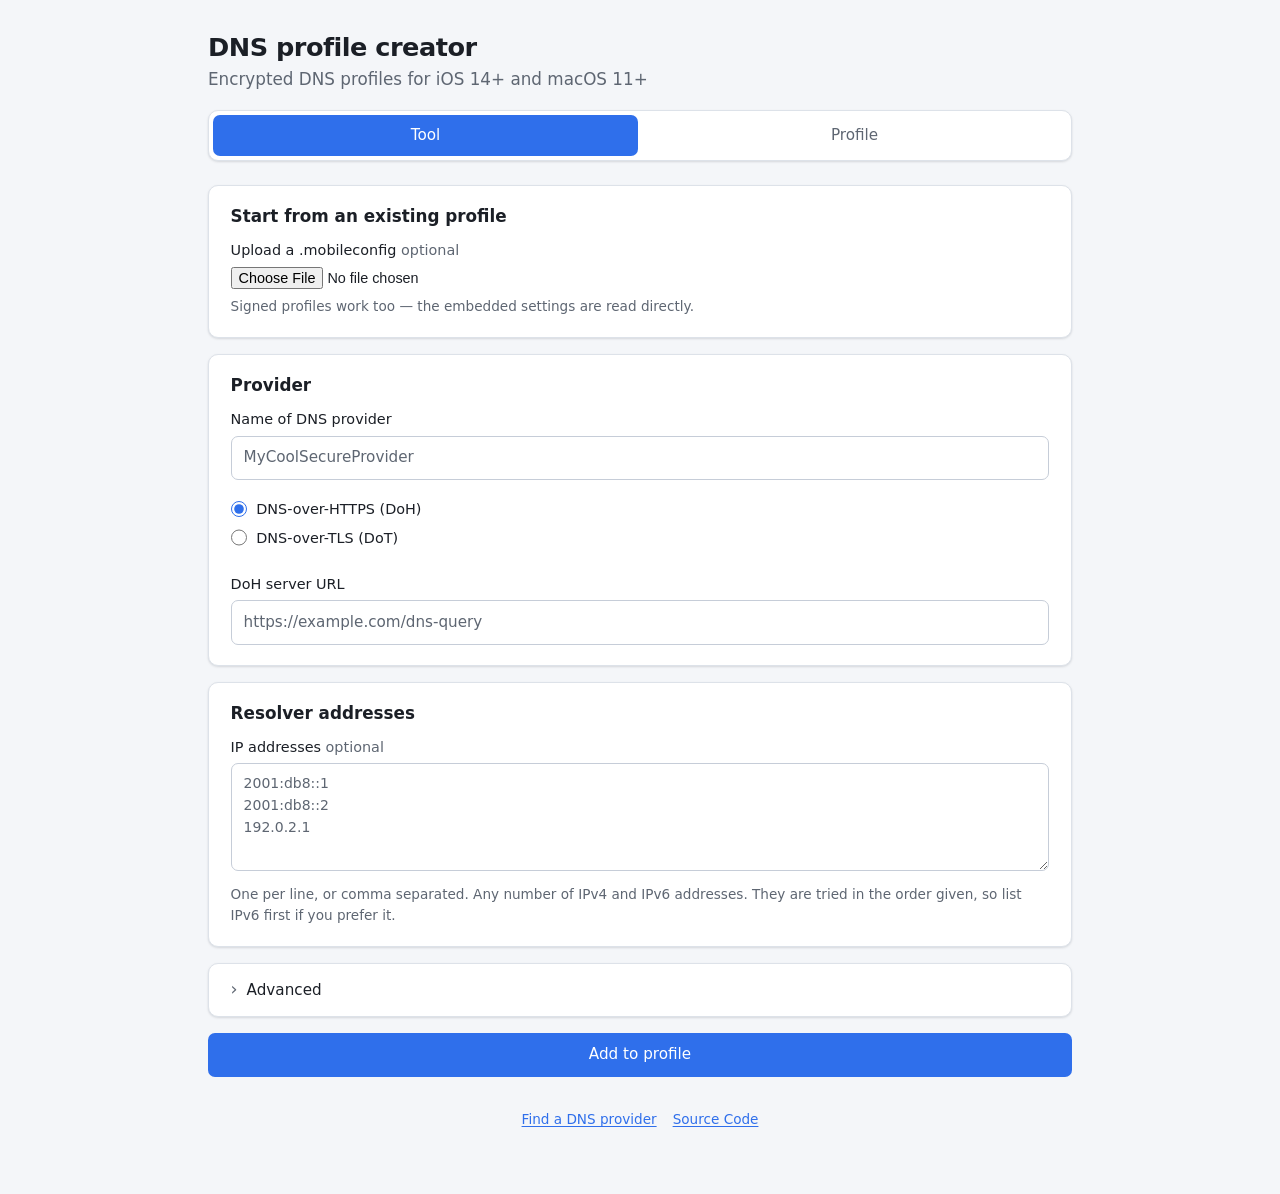
==== index.html @ 95eefbbd "dns-mobileconfig 3.1.0" ====
<!doctype html>
<html lang="en">
  <head>
    <meta charset="utf-8">
    <meta name="viewport" content="width=device-width, initial-scale=1">
    <title>DNS Profile Creator</title>
    <meta name="description"
      content="Build encrypted DNS (DoH and DoT) configuration profiles for iOS and macOS, entirely in your browser.">
    <link rel="stylesheet" href="css/app.css">
    <script type="module" src="src/ui/tool.ts"></script>

    <link rel="apple-touch-icon" sizes="180x180"
      href="icons/apple-touch-icon.png">
    <link rel="icon" type="image/png" sizes="32x32"
      href="icons/favicon-32x32.png">
    <link rel="icon" type="image/png" sizes="16x16"
      href="icons/favicon-16x16.png">
    <link rel="manifest" href="site.webmanifest">
    <link rel="mask-icon" href="icons/safari-pinned-tab.svg" color="#2f6feb">
    <link rel="shortcut icon" href="icons/favicon.ico">
    <meta name="theme-color" content="#f4f6f9"
      media="(prefers-color-scheme: light)">
    <meta name="theme-color" content="#14171c"
      media="(prefers-color-scheme: dark)">
  </head>

  <body>
    <div class="page">
      <header class="site-header">
        <h1>DNS profile creator <span id="appVersion" class="version"></span></h1>
        <h2>Encrypted DNS profiles for iOS 14+ and macOS 11+</h2>
      </header>

      <nav class="tabs">
        <a href="index.html" class="tab" aria-current="page">Tool</a>
        <a href="finalize.html" class="tab">Profile</a>
      </nav>

      <main>
        <section class="panel">
          <h3>Start from an existing profile</h3>
          <div class="field" id="field-fileupload">
            <label for="fileupload"
              class="optional">Upload a .mobileconfig</label>
            <input type="file" id="fileupload"
              accept=".mobileconfig,application/x-apple-aspen-config">
            <span
              class="hint">Signed profiles work too &mdash; the embedded settings are read directly.</span>
            <p class="field__error" hidden></p>
          </div>
        </section>

        <form id="mainForm" novalidate>
          <section class="panel">
            <h3>Provider</h3>

            <div class="field" id="field-provName">
              <label for="provName">Name of DNS provider</label>
              <input type="text" id="provName"
                placeholder="MyCoolSecureProvider">
              <p class="field__error" hidden></p>
            </div>

            <fieldset class="field">
              <legend class="visually-hidden">Encryption protocol</legend>
              <span class="choice">
                <input type="radio" id="doh" name="encryption" value="HTTPS"
                  checked>
                <label for="doh">DNS-over-HTTPS (DoH)</label>
              </span>
              <span class="choice">
                <input type="radio" id="dot" name="encryption" value="TLS">
                <label for="dot">DNS-over-TLS (DoT)</label>
              </span>
            </fieldset>

            <div class="field" id="field-serverUrl">
              <label for="serverUrl"
                id="dohdotServerLabel">DoH server URL</label>
              <input type="text" id="serverUrl"
                placeholder="https://example.com/dns-query">
              <p class="field__error" hidden></p>
            </div>
          </section>

          <section class="panel">
            <h3>Resolver addresses</h3>
            <div class="field" id="field-serverAddresses">
              <label for="serverAddresses" class="optional">IP addresses</label>
              <textarea id="serverAddresses" rows="4"
                placeholder="2001:db8::1&#10;2001:db8::2&#10;192.0.2.1"></textarea>
              <span
                class="hint">One per line, or comma separated. Any number of IPv4 and IPv6
                        addresses. They are tried in the order given, so list IPv6 first if you prefer it.</span>
              <p class="field__error" hidden></p>
            </div>
          </section>

          <details class="disclosure">
            <summary>Advanced</summary>
            <div class="disclosure__body">
              <div class="field">
                <label for="exclWifi"
                  class="optional">Excluded Wi-Fi networks</label>
                <input type="text" id="exclWifi"
                  placeholder="MyHomeNetwork, Silence of the LANs">
                <span
                  class="hint">Comma-separated SSIDs on which encrypted DNS will be disabled.</span>
              </div>

              <div class="field">
                <label for="exclDomains"
                  class="optional">Excluded domains</label>
                <input type="text" id="exclDomains"
                  placeholder="example.com, internal.lan">
                <span
                  class="hint">Comma-separated domains on which encrypted DNS will be disabled.</span>
              </div>

              <fieldset class="field">
                <legend>Interfaces to use encrypted DNS on</legend>
                <div class="choice-row">
                  <span class="choice">
                    <input type="checkbox" id="useWifi" checked>
                    <label for="useWifi">Wi-Fi</label>
                  </span>
                  <span class="choice">
                    <input type="checkbox" id="useCell" checked>
                    <label for="useCell">Cellular</label>
                  </span>
                  <span class="choice">
                    <input type="checkbox" id="useEthernet" checked>
                    <label for="useEthernet">Ethernet</label>
                  </span>
                </div>
                <span
                  class="hint">Untick to disable encrypted DNS on that interface.</span>
              </fieldset>

              <div class="field">
                <span class="choice">
                  <input type="checkbox" id="lockProfile">
                  <label for="lockProfile">Prohibit disablement</label>
                </span>
                <span
                  class="hint">Stops users removing the profile. Only effective on supervised
                            devices.</span>
              </div>
            </div>
          </details>

          <input id="btn_addToProfile" type="submit"
            class="btn btn--primary btn--block" value="Add to profile">
        </form>
      </main>

      <footer class="site-footer">
        <a href="https://adguard-dns.io/kb/general/dns-providers/"
          target="_blank"
          rel="noopener">Find a DNS provider</a>
        <a href="https://github.com/tofulupo/apple-dns-profile-creator"
          target="_blank"
          rel="noopener">Source Code</a>
      </footer>
    </div>
  </body>
</html>
---- css/app.css ----
/* ==========================================================================
   DNS profile creator - single stylesheet
   Light by default, with a real dark theme (slate, not pure black).
   ========================================================================== */

:root {
  /* `light dark` lets the browser theme native controls (checkboxes, radios,
     scrollbars, date pickers) for us, which is what the old stylesheet was
     hand-patching with per-input background overrides. */
  color-scheme: light dark;

  --bg: #f4f6f9;
  --surface: #ffffff;
  --surface-sunken: #eef1f5;
  --border: #dde2e9;
  --border-strong: #c6cdd8;
  --text: #1b1f26;
  --muted: #5e6672;
  --accent: #2f6feb;
  --accent-hover: #2458c9;
  --accent-contrast: #ffffff;
  --danger: #cf3c3c;
  --danger-hover: #b23232;
  --focus: #2f6feb;

  --radius: 10px;
  --radius-sm: 7px;
  --shadow: 0 1px 2px rgb(16 24 40 / 6%), 0 1px 3px rgb(16 24 40 / 8%);
  --gap: 1rem;

  --font: -apple-system, BlinkMacSystemFont, "Segoe UI", system-ui, sans-serif;
  --font-mono: ui-monospace, SFMono-Regular, "SF Mono", Menlo, monospace;
}

@media (prefers-color-scheme: dark) {
  :root {
    --bg: #14171c;
    --surface: #1c2027;
    --surface-sunken: #23282f;
    --border: #2e343d;
    --border-strong: #3c444f;
    --text: #e4e8ee;
    --muted: #98a1ad;
    --accent: #4c8dff;
    --accent-hover: #6ba1ff;
    --accent-contrast: #0f1319;
    --danger: #e75c5c;
    --danger-hover: #f07272;
    --focus: #6ba1ff;
    --shadow: 0 1px 2px rgb(0 0 0 / 30%), 0 1px 3px rgb(0 0 0 / 25%);
  }
}

*,
*::before,
*::after {
  box-sizing: border-box;
}

body {
  margin: 0;
  padding: 0 1.25rem 4rem;
  background: var(--bg);
  color: var(--text);
  font-family: var(--font);
  font-size: 1rem;
  line-height: 1.55;
  -webkit-text-size-adjust: 100%;
}

.page {
  max-width: 54rem;
  margin-inline: auto;
}

h1,
h2,
h3 {
  line-height: 1.25;
  margin: 0;
}

h1 {
  font-size: 1.6rem;
  letter-spacing: -0.02em;
}

.version {
  font-size: 0.85rem;
  font-weight: 400;
  letter-spacing: 0;
  color: var(--muted);
  white-space: nowrap;
}

h2 {
  font-size: 1.05rem;
  font-weight: 500;
  color: var(--muted);
  margin-top: 0.3rem;
}

h3 {
  font-size: 1.05rem;
}

a {
  color: var(--accent);
  text-decoration-thickness: 1px;
  text-underline-offset: 2px;
}

code {
  font-family: var(--font-mono);
  font-size: 0.9em;
}

.hint {
  display: block;
  color: var(--muted);
  font-size: 0.85rem;
  margin-top: 0.35rem;
}

.site-header {
  padding: 2rem 0 1.25rem;
}

.tabs {
  display: flex;
  gap: 0.25rem;
  padding: 0.25rem;
  margin-bottom: 1.5rem;
  background: var(--surface);
  border: 1px solid var(--border);
  border-radius: var(--radius);
  box-shadow: var(--shadow);
}

.tab {
  flex: 1;
  padding: 0.55rem 0.9rem;
  border-radius: var(--radius-sm);
  color: var(--muted);
  font-weight: 500;
  font-size: 0.95rem;
  text-align: center;
  text-decoration: none;
}

.tab:hover {
  background: var(--surface-sunken);
  color: var(--text);
}

.tab[aria-current="page"] {
  background: var(--accent);
  color: var(--accent-contrast);
}

.panel {
  padding: 1.25rem 1.35rem;
  margin-bottom: var(--gap);
  background: var(--surface);
  border: 1px solid var(--border);
  border-radius: var(--radius);
  box-shadow: var(--shadow);
}

.panel > h3 {
  margin-bottom: 0.75rem;
}

fieldset {
  min-width: 0;
  margin: 0;
  padding: 0;
  border: 0;
}

legend {
  display: block;
  padding: 0;
  margin-bottom: 0.3rem;
  font-size: 0.9rem;
  font-weight: 500;
}

.visually-hidden {
  position: absolute;
  width: 1px;
  height: 1px;
  padding: 0;
  margin: -1px;
  overflow: hidden;
  clip-path: inset(50%);
  white-space: nowrap;
  border: 0;
}

.field {
  margin-bottom: 1.1rem;
}

.field:last-child {
  margin-bottom: 0;
}

.field-grid {
  display: grid;
  gap: 1.1rem;
  grid-template-columns: 1fr;
}

@media (min-width: 40rem) {
  .field-grid {
    grid-template-columns: 1fr 1fr;
  }
}

label {
  display: block;
  margin-bottom: 0.3rem;
  font-size: 0.9rem;
  font-weight: 500;
}

.optional::after {
  content: " optional";
  color: var(--muted);
  font-weight: 400;
}

input[type="text"],
textarea {
  width: 100%;
  padding: 0.6rem 0.75rem;
  background: var(--surface);
  color: var(--text);
  border: 1px solid var(--border-strong);
  border-radius: var(--radius-sm);
  font: inherit;
  font-size: 0.95rem;
}

textarea {
  font-family: var(--font-mono);
  font-size: 0.875rem;
  resize: vertical;
  min-height: 5.5rem;
}

input[type="text"]::placeholder,
textarea::placeholder {
  color: var(--muted);
  opacity: 1;
  font-family: var(--font);
}

.field__error {
  margin: 0.4rem 0 0;
  color: var(--danger);
  font-size: 0.85rem;
}

.field--invalid :is(input, textarea) {
  border-color: var(--danger);
}

input[type="file"] {
  max-width: 100%;
  font-size: 0.9rem;
}

:is(input, button, a, summary, select):focus-visible {
  outline: 2px solid var(--focus);
  outline-offset: 2px;
}

.choice {
  display: flex;
  align-items: center;
  gap: 0.55rem;
  margin-bottom: 0.4rem;
}

.choice label {
  margin: 0;
  font-weight: 400;
}

.choice input {
  accent-color: var(--accent);
  width: 1.05rem;
  height: 1.05rem;
  margin: 0;
  flex: none;
}

.choice-row {
  display: flex;
  flex-wrap: wrap;
  gap: 0.35rem 1.25rem;
}

.choice-row .choice {
  margin-bottom: 0;
}

.btn {
  display: inline-flex;
  align-items: center;
  justify-content: center;
  gap: 0.4rem;
  padding: 0.6rem 1.05rem;
  background: var(--surface);
  color: var(--text);
  border: 1px solid var(--border-strong);
  border-radius: var(--radius-sm);
  font: inherit;
  font-size: 0.95rem;
  font-weight: 500;
  cursor: pointer;
}

.btn:hover:not(:disabled) {
  background: var(--surface-sunken);
}

.btn:disabled {
  opacity: 0.5;
  cursor: not-allowed;
}

.btn--primary {
  background: var(--accent);
  color: var(--accent-contrast);
  border-color: transparent;
}

.btn--primary:hover:not(:disabled) {
  background: var(--accent-hover);
}

.btn--danger {
  background: transparent;
  color: var(--danger);
  border-color: transparent;
}

.btn--danger:hover:not(:disabled) {
  background: color-mix(in srgb, var(--danger) 12%, transparent);
  color: var(--danger-hover);
}

.btn--icon {
  padding: 0.35rem 0.6rem;
  font-size: 1rem;
  line-height: 1;
}

.btn--block {
  width: 100%;
}

.actions {
  display: flex;
  flex-wrap: wrap;
  gap: 0.6rem;
  margin-bottom: var(--gap);
}

.actions .btn--grow {
  flex: 1 1 14rem;
}

.disclosure {
  margin-bottom: var(--gap);
  background: var(--surface);
  border: 1px solid var(--border);
  border-radius: var(--radius);
  box-shadow: var(--shadow);
  overflow: hidden;
}

.disclosure > summary {
  padding: 0.75rem 1.35rem;
  font-weight: 500;
  font-size: 0.95rem;
  cursor: pointer;
  list-style: none;
}

.disclosure > summary::-webkit-details-marker {
  display: none;
}

.disclosure > summary::before {
  content: "›";
  display: inline-block;
  width: 1rem;
  color: var(--muted);
  font-size: 1.1rem;
  transition: transform 0.15s ease;
}

.disclosure[open] > summary::before {
  transform: rotate(90deg);
}

.disclosure[open] > summary {
  border-bottom: 1px solid var(--border);
}

.disclosure__body {
  padding: 1.25rem 1.35rem;
}

.help {
  margin-top: 0.4rem;
  font-size: 0.85rem;
}

.help > summary {
  color: var(--accent);
  cursor: pointer;
  width: fit-content;
}

.help__body {
  padding: 0.6rem 0.85rem;
  margin-top: 0.5rem;
  background: var(--surface-sunken);
  border-radius: var(--radius-sm);
  color: var(--muted);
}

.help__body > :first-child {
  margin-top: 0;
}

.help__body > :last-child {
  margin-bottom: 0;
}

.profile-card {
  margin-bottom: var(--gap);
  background: var(--surface);
  border: 1px solid var(--border);
  border-radius: var(--radius);
  box-shadow: var(--shadow);
  overflow: hidden;
}

.profile-card__head {
  display: flex;
  align-items: center;
  gap: 0.75rem;
  padding: 0.8rem 1.1rem;
  background: var(--surface-sunken);
  border-bottom: 1px solid var(--border);
}

.profile-card__title {
  flex: 1;
  min-width: 0;
  font-size: 1rem;
  overflow-wrap: anywhere;
}

.profile-card__actions {
  display: flex;
  gap: 0.4rem;
  flex: none;
}

.profile-card__body {
  display: grid;
  grid-template-columns: max-content 1fr;
  gap: 0.3rem 1rem;
  margin: 0;
  padding: 1rem 1.1rem;
  font-size: 0.9rem;
}

.profile-card__body dt {
  color: var(--muted);
}

.profile-card__body dd {
  margin: 0;
  overflow-wrap: anywhere;
}

.profile-card__body dd.mono {
  font-family: var(--font-mono);
  font-size: 0.85rem;
}

.profile-card__flags {
  display: flex;
  flex-wrap: wrap;
  gap: 0.4rem;
  margin: 0;
  padding: 0 1.1rem 1.1rem;
}

.badge {
  padding: 0.15rem 0.5rem;
  background: var(--surface-sunken);
  border: 1px solid var(--border);
  border-radius: 999px;
  color: var(--muted);
  font-size: 0.75rem;
  font-weight: 500;
}

.empty-state {
  padding: 2.5rem 1.35rem;
  background: var(--surface);
  border: 1px dashed var(--border-strong);
  border-radius: var(--radius);
  color: var(--muted);
  text-align: center;
}

.empty-state p {
  margin: 0 0 0.75rem;
}

.site-footer {
  margin-top: 2rem;
  color: var(--muted);
  font-size: 0.85rem;
  text-align: center;
  display: flex;
  flex-wrap: wrap;
  justify-content: center;
  gap: 0.35rem 1rem;
}
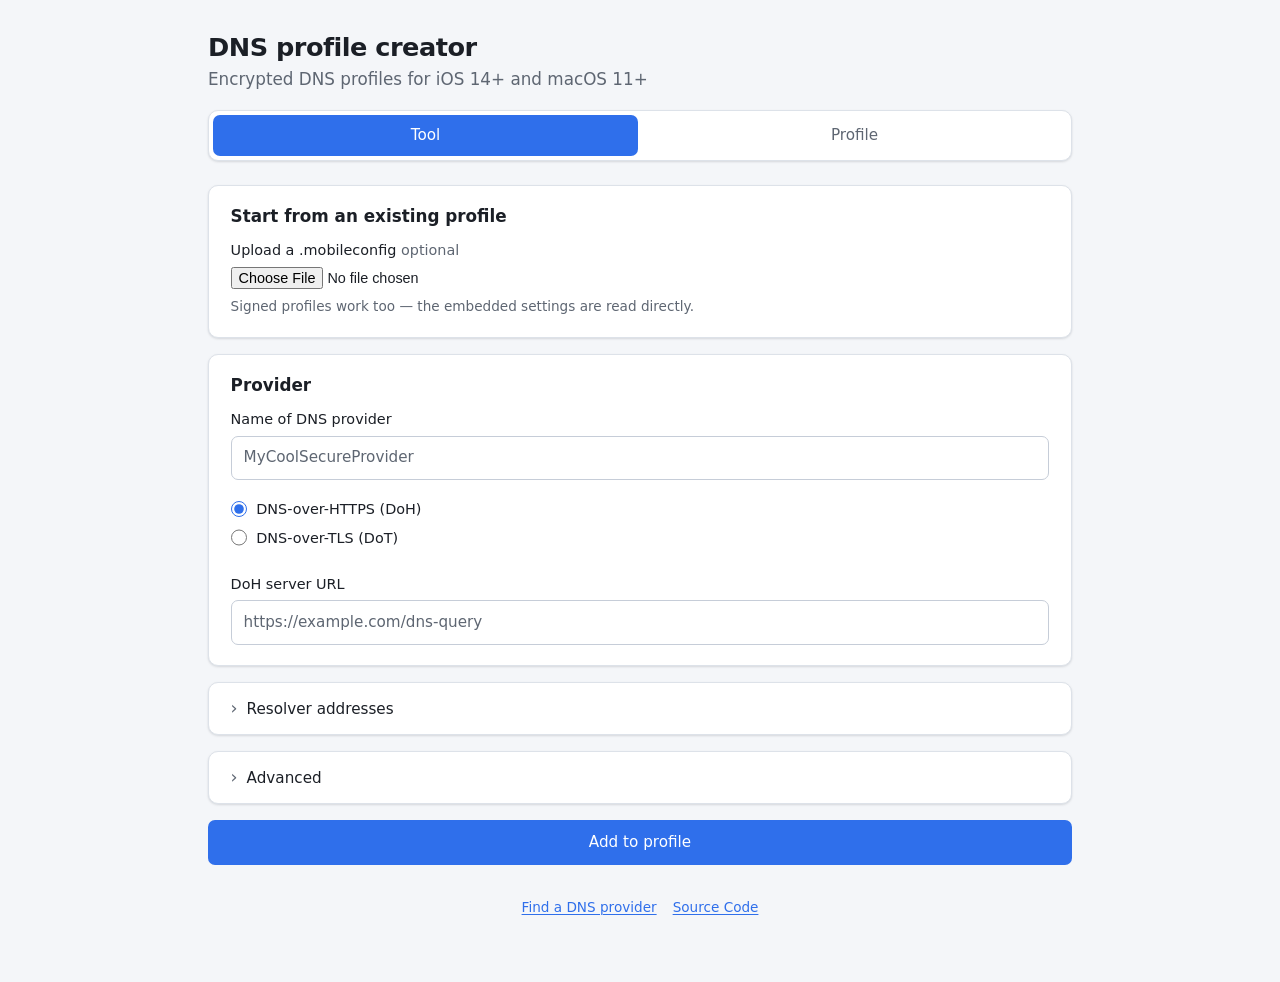
==== commit 5bfcba97: "Collapsing the optional Resolver addresses by default for better mobile experience" ====
--- a/index.html
+++ b/index.html
@@ -9,15 +9,13 @@
     <link rel="stylesheet" href="css/app.css">
     <script type="module" src="src/ui/tool.ts"></script>
 
+    <link rel="icon" type="image/png" sizes="96x96"
+      href="icons/favicon-96x96.png">
+    <link rel="icon" type="image/svg+xml" href="icons/favicon.svg">
+    <link rel="shortcut icon" href="icons/favicon.ico">
     <link rel="apple-touch-icon" sizes="180x180"
       href="icons/apple-touch-icon.png">
-    <link rel="icon" type="image/png" sizes="32x32"
-      href="icons/favicon-32x32.png">
-    <link rel="icon" type="image/png" sizes="16x16"
-      href="icons/favicon-16x16.png">
     <link rel="manifest" href="site.webmanifest">
-    <link rel="mask-icon" href="icons/safari-pinned-tab.svg" color="#2f6feb">
-    <link rel="shortcut icon" href="icons/favicon.ico">
     <meta name="theme-color" content="#f4f6f9"
       media="(prefers-color-scheme: light)">
     <meta name="theme-color" content="#14171c"
@@ -83,18 +81,21 @@
             </div>
           </section>
 
-          <section class="panel">
-            <h3>Resolver addresses</h3>
-            <div class="field" id="field-serverAddresses">
-              <label for="serverAddresses" class="optional">IP addresses</label>
-              <textarea id="serverAddresses" rows="4"
-                placeholder="2001:db8::1&#10;2001:db8::2&#10;192.0.2.1"></textarea>
-              <span
-                class="hint">One per line, or comma separated. Any number of IPv4 and IPv6
+          <details class="disclosure" id="disclosure-serverAddresses">
+            <summary>Resolver addresses</summary>
+            <div class="disclosure__body">
+              <div class="field" id="field-serverAddresses">
+                <label for="serverAddresses"
+                  class="optional">IP addresses</label>
+                <textarea id="serverAddresses" rows="4"
+                  placeholder="2001:db8::1&#10;2001:db8::2&#10;192.0.2.1"></textarea>
+                <span
+                  class="hint">One per line, or comma separated. Any number of IPv4 and IPv6
                         addresses. They are tried in the order given, so list IPv6 first if you prefer it.</span>
-              <p class="field__error" hidden></p>
+                <p class="field__error" hidden></p>
+              </div>
             </div>
-          </section>
+          </details>
 
           <details class="disclosure">
             <summary>Advanced</summary>
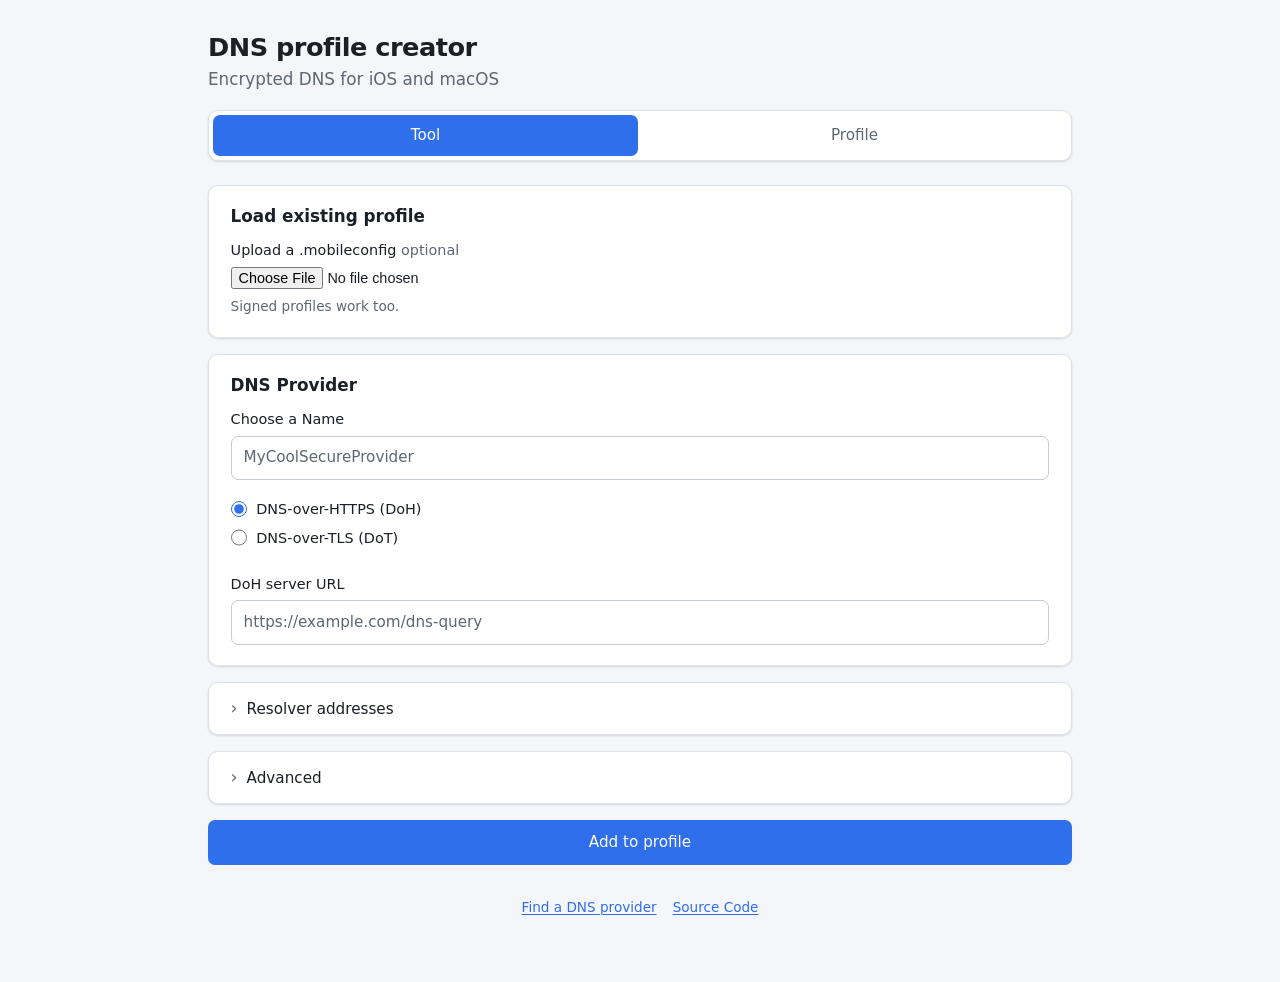
==== commit aec70e59: "adding robots.txt sidemap and new favicons, minor wording improvements" ====
--- a/index.html
+++ b/index.html
@@ -11,7 +11,6 @@
 
     <link rel="icon" type="image/png" sizes="96x96"
       href="icons/favicon-96x96.png">
-    <link rel="icon" type="image/svg+xml" href="icons/favicon.svg">
     <link rel="shortcut icon" href="icons/favicon.ico">
     <link rel="apple-touch-icon" sizes="180x180"
       href="icons/apple-touch-icon.png">
@@ -26,7 +25,7 @@
     <div class="page">
       <header class="site-header">
         <h1>DNS profile creator <span id="appVersion" class="version"></span></h1>
-        <h2>Encrypted DNS profiles for iOS 14+ and macOS 11+</h2>
+        <h2>Encrypted DNS for iOS and macOS</h2>
       </header>
 
       <nav class="tabs">
@@ -36,24 +35,24 @@
 
       <main>
         <section class="panel">
-          <h3>Start from an existing profile</h3>
+          <h3>Load existing profile</h3>
           <div class="field" id="field-fileupload">
             <label for="fileupload"
               class="optional">Upload a .mobileconfig</label>
             <input type="file" id="fileupload"
               accept=".mobileconfig,application/x-apple-aspen-config">
             <span
-              class="hint">Signed profiles work too &mdash; the embedded settings are read directly.</span>
+              class="hint">Signed profiles work too.</span>
             <p class="field__error" hidden></p>
           </div>
         </section>
 
         <form id="mainForm" novalidate>
           <section class="panel">
-            <h3>Provider</h3>
+            <h3>DNS Provider</h3>
 
             <div class="field" id="field-provName">
-              <label for="provName">Name of DNS provider</label>
+              <label for="provName">Choose a Name</label>
               <input type="text" id="provName"
                 placeholder="MyCoolSecureProvider">
               <p class="field__error" hidden></p>
@@ -118,6 +117,16 @@
                   class="hint">Comma-separated domains on which encrypted DNS will be disabled.</span>
               </div>
 
+              <div class="field">
+                <label for="matchDomains"
+                  class="optional">Limit to domains</label>
+                <input type="text" id="matchDomains"
+                  placeholder="*.example.com, internal.lan">
+                <span class="hint">The inverse of the field above: leave empty
+                  to use encrypted DNS everywhere, or list domains to use it
+                  <em>only</em> there. One leading <code>*</code> allowed.</span>
+              </div>
+
               <fieldset class="field">
                 <legend>Interfaces to use encrypted DNS on</legend>
                 <div class="choice-row">
@@ -137,6 +146,16 @@
                 <span
                   class="hint">Untick to disable encrypted DNS on that interface.</span>
               </fieldset>
+
+              <div class="field">
+                <span class="choice">
+                  <input type="checkbox" id="allowFailover">
+                  <label for="allowFailover">Allow failover</label>
+                </span>
+                <span class="hint">Falls back to the network's own resolver when
+                  the encrypted server cannot be reached. Needs iOS 26, macOS 26
+                  or visionOS 26; older systems ignore it.</span>
+              </div>
 
               <div class="field">
                 <span class="choice">
